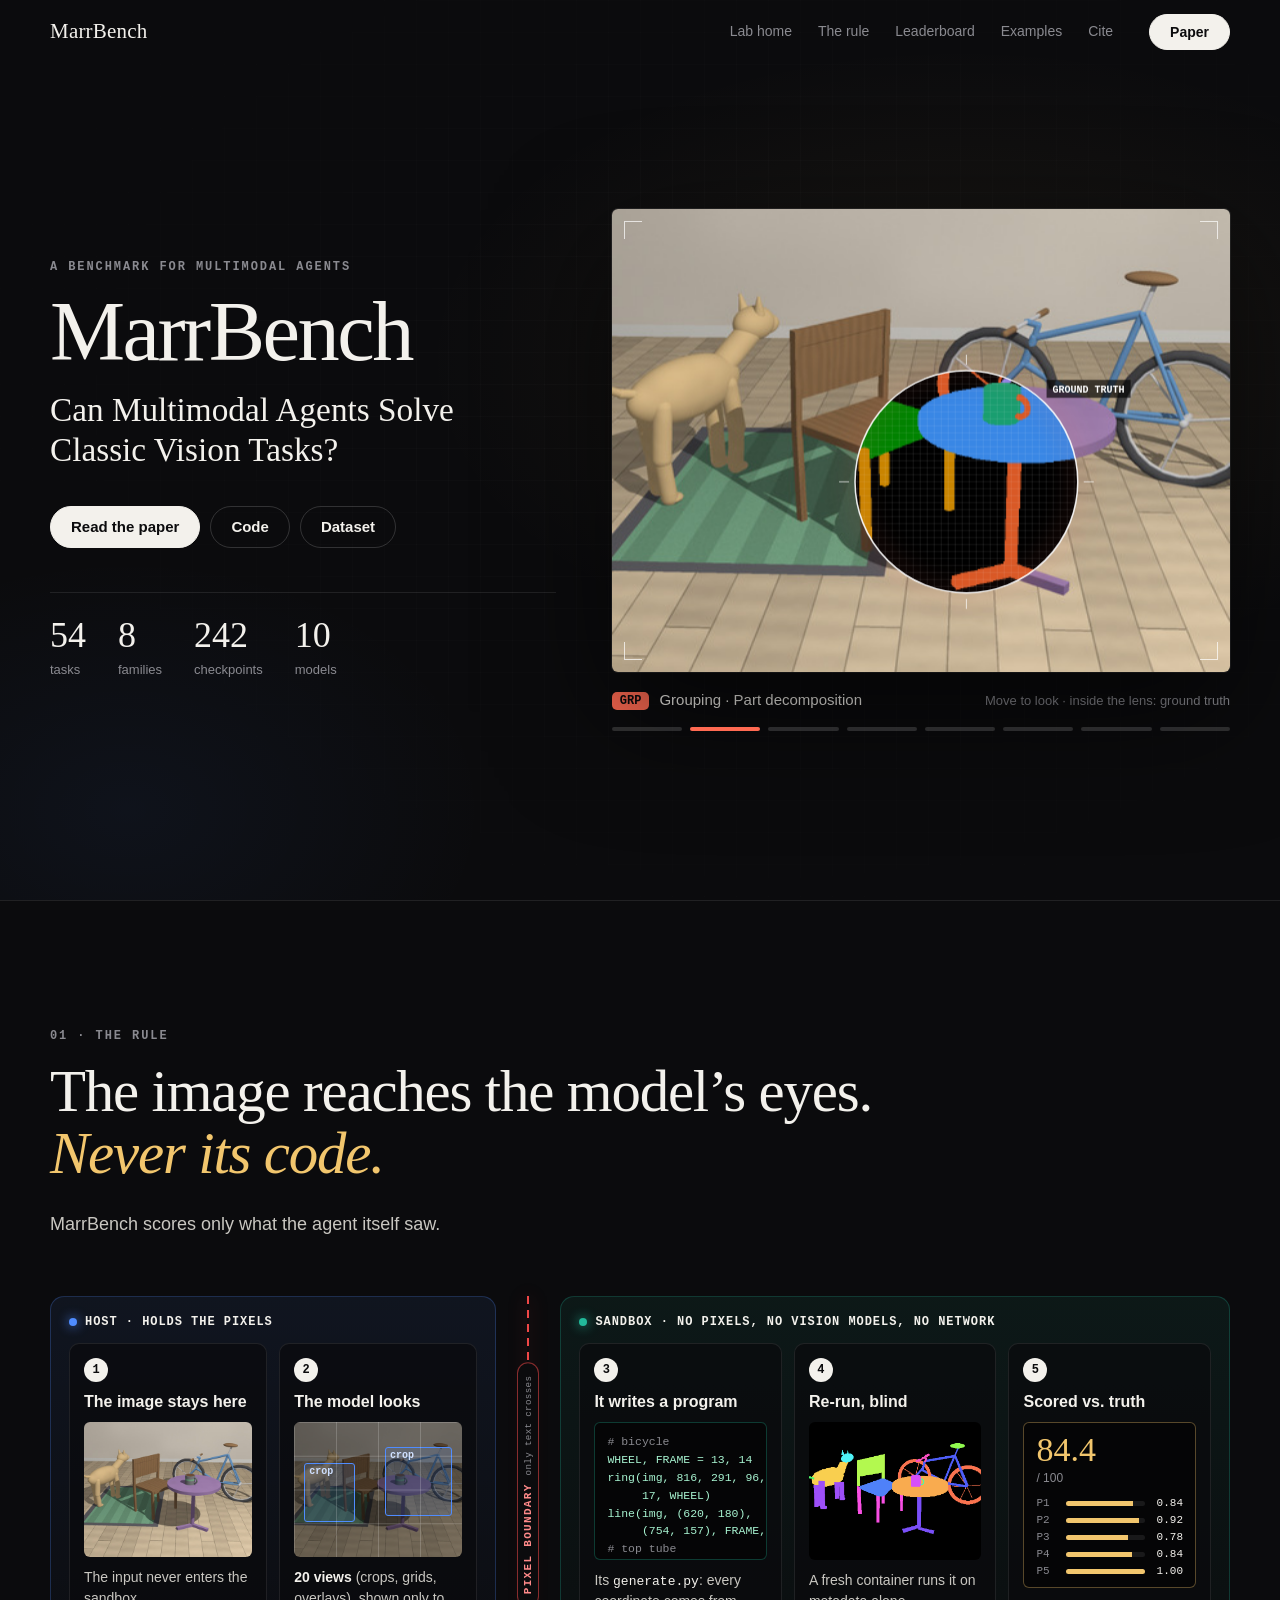
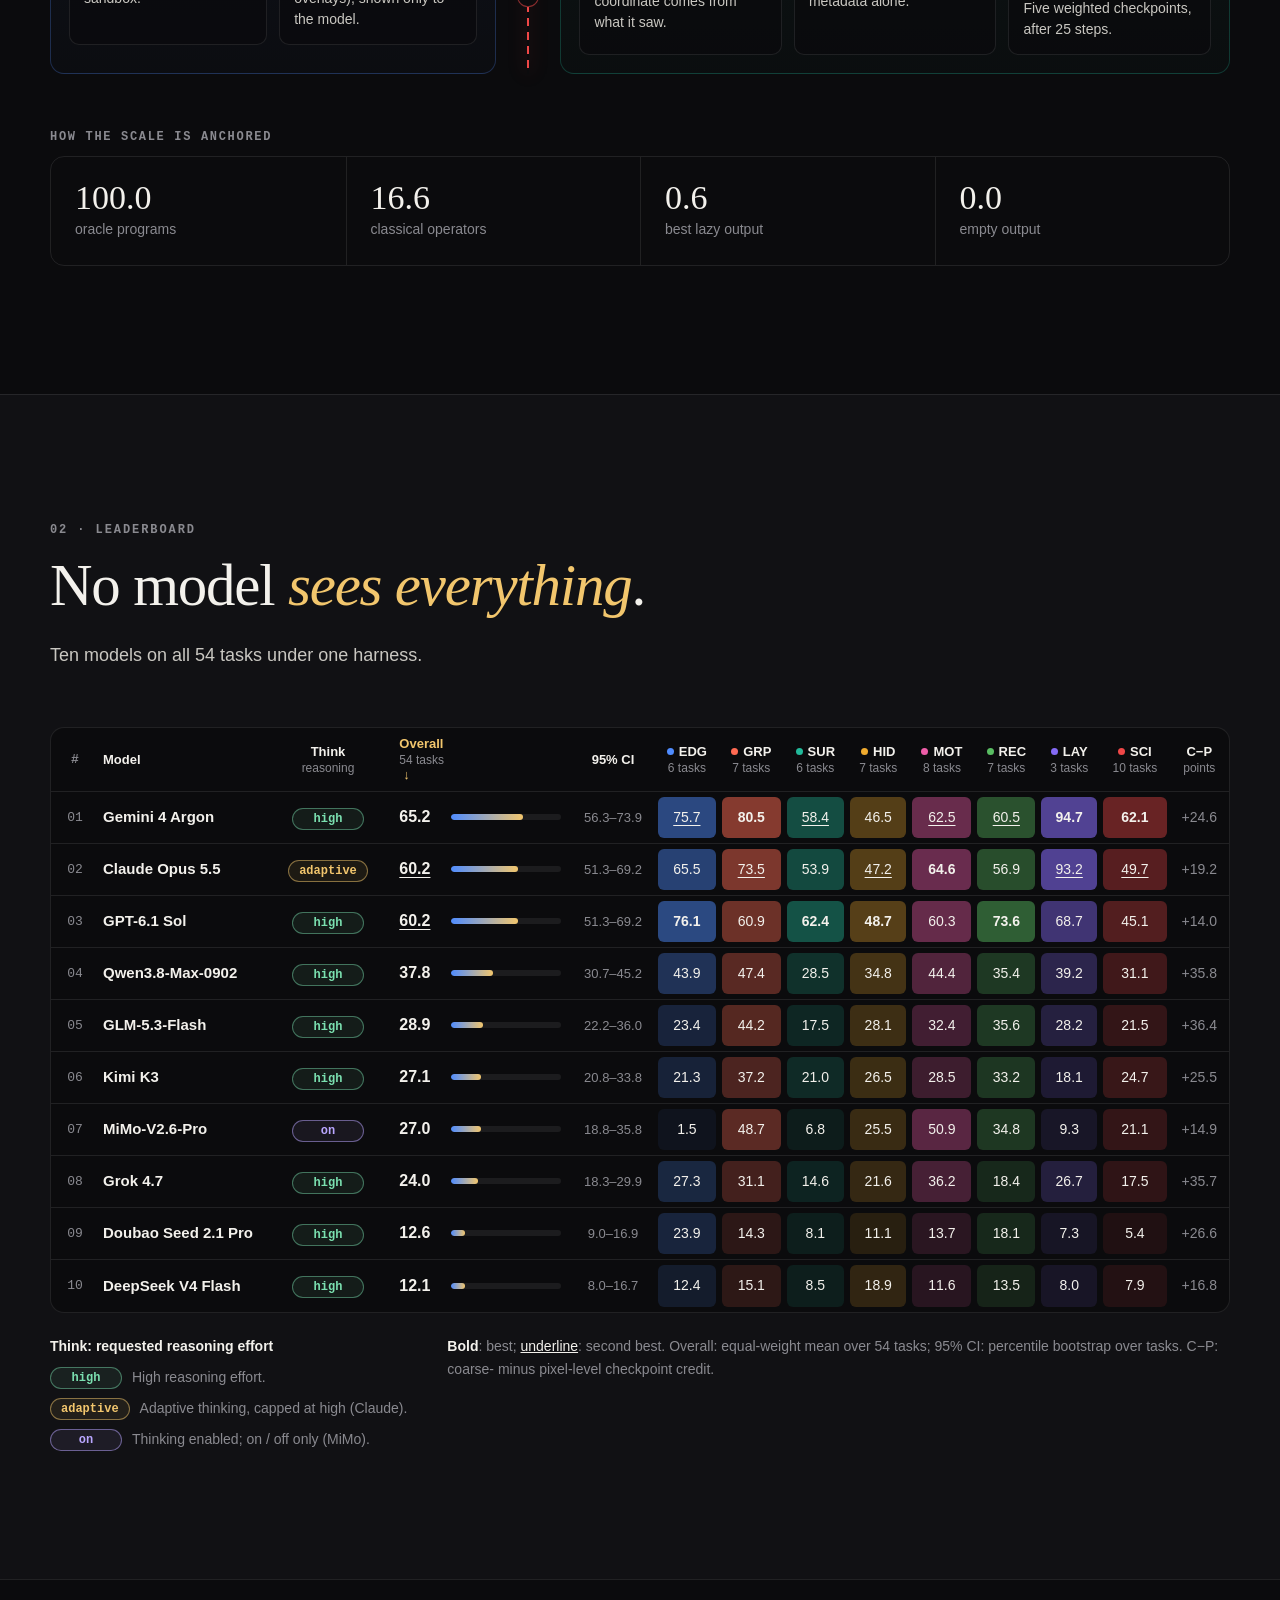
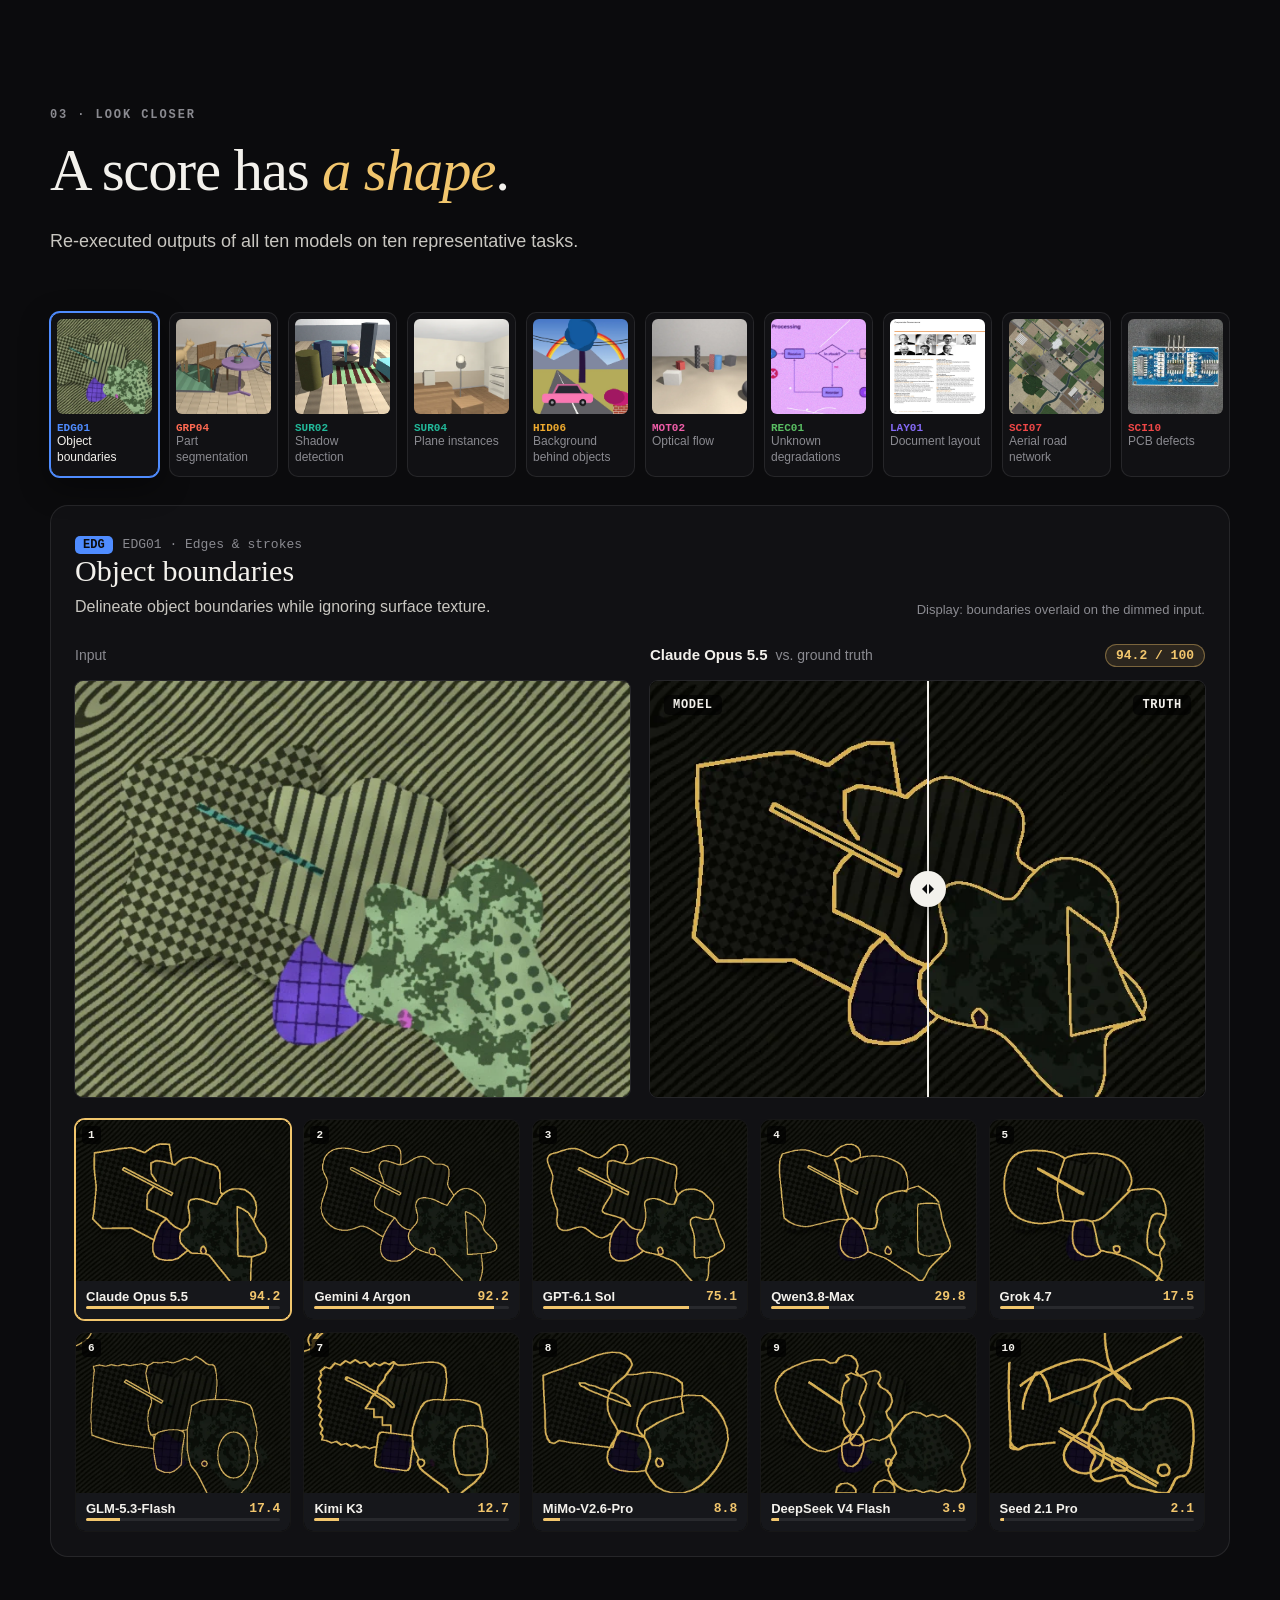
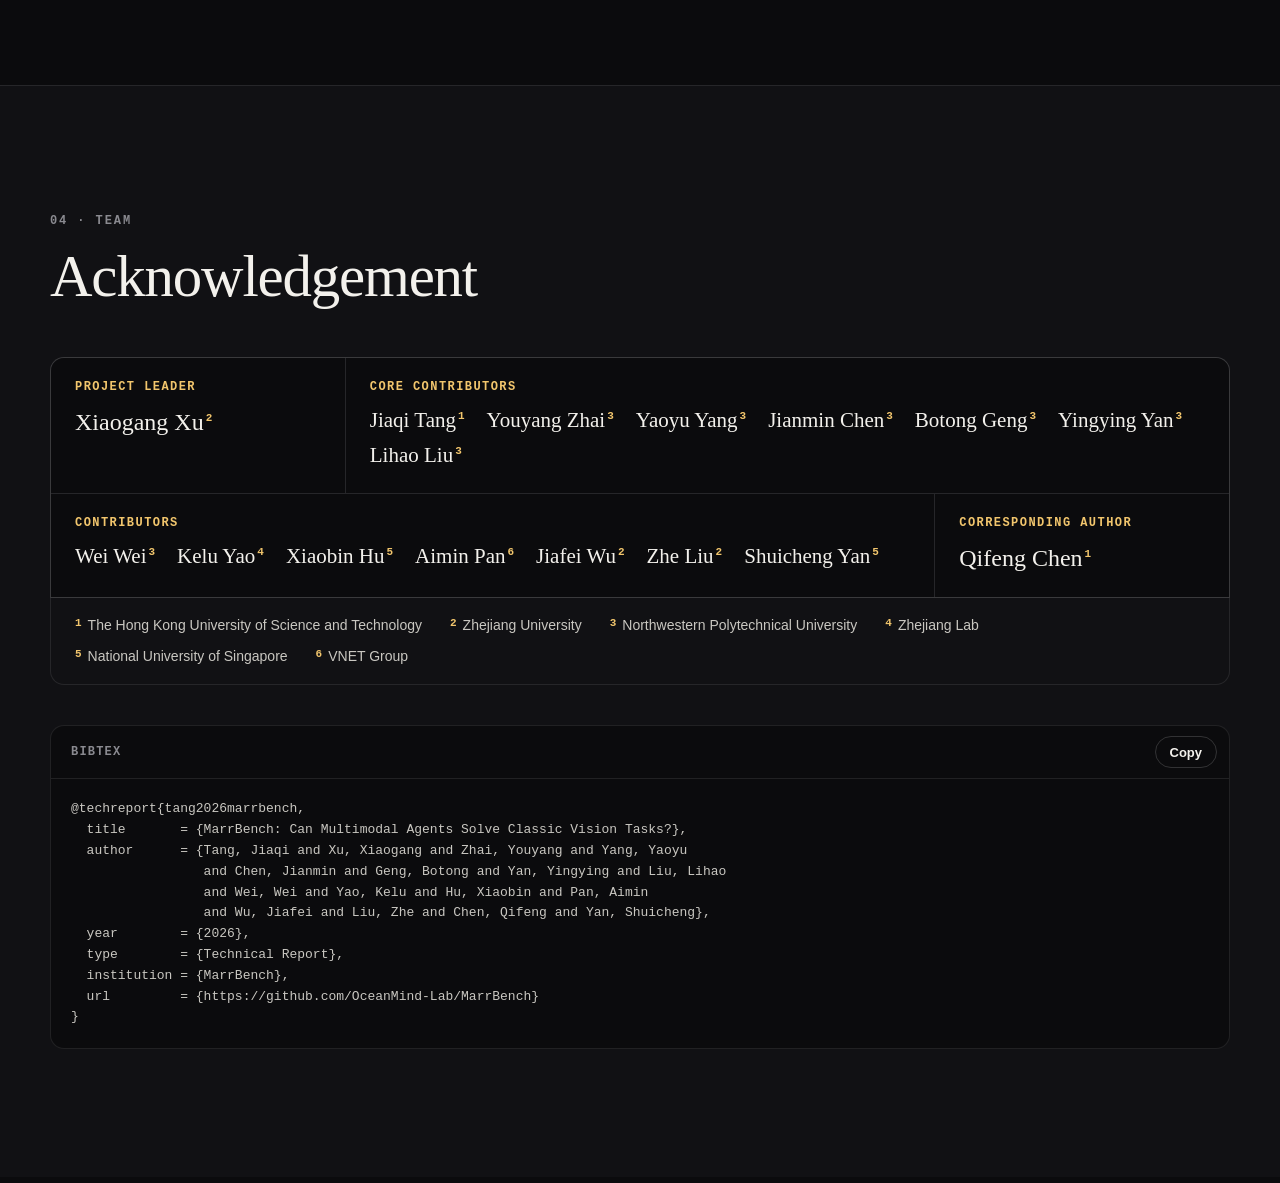
==== projects/marrbench/index.html @ 8579a041 "Add Ocean Mind Lab website and MarrBench project page" ====
<!doctype html>
<html lang="en">
  <head>
    <meta charset="UTF-8" />
    <meta name="viewport" content="width=device-width, initial-scale=1" />
    <meta
      name="description"
      content="MarrBench: 54 classic vision tasks for multimodal agents. The image reaches only the model's vision encoder; the answer is drawn by a program re-executed without images."
    />
    <meta name="theme-color" content="#0a0a0c" />
    <meta property="og:type" content="website" />
    <meta property="og:title" content="MarrBench: Can Multimodal Agents Solve Classic Vision Tasks?" />
    <meta
      property="og:description"
      content="54 tasks in 8 families. Images reach only the vision encoder; programs are re-executed without images and scored against hidden ground truth."
    />
    <meta property="og:url" content="https://ocean-mind-lab.github.io/projects/marrbench/" />
    <meta property="og:image" content="https://ocean-mind-lab.github.io/projects/marrbench/assets/og-card.png" />
    <meta name="twitter:card" content="summary_large_image" />
    <link rel="canonical" href="https://ocean-mind-lab.github.io/projects/marrbench/" />
    <link rel="icon" href="../../favicon.svg" type="image/svg+xml" />
    <title>MarrBench: Can Multimodal Agents Solve Classic Vision Tasks?</title>
    <link rel="manifest" href="site.webmanifest" />
    <link rel="stylesheet" href="styles.css?v=20261112g" />
    <script src="data/benchmark.js?v=20261112g" defer></script>
    <script src="data/cases.js?v=20261112g" defer></script>
    <script src="app.js?v=20261112g" defer></script>
  </head>
  <body>
    <a class="skip-link" href="#main">Skip to content</a>

    <header class="topbar" data-topbar>
      <a class="wordmark" href="#top">MarrBench</a>
      <nav class="nav" aria-label="Sections">
        <a href="../../">Lab home</a>
        <a href="#rule">The rule</a>
        <a href="#leaderboard">Leaderboard</a>
        <a href="#examples">Examples</a>
        <a href="#citation">Cite</a>
      </nav>
      <a class="pill pill-light" href="assets/MarrBench.pdf">Paper</a>
    </header>

    <main id="main">
      <!-- Hero: a real benchmark input, seen through a lens that reveals its ground truth. -->
      <section class="hero" id="top">
        <div class="hero-copy">
          <p class="kicker">A benchmark for multimodal agents</p>
          <h1>MarrBench</h1>
          <p class="tagline">Can Multimodal Agents Solve Classic Vision Tasks?</p>
          <div class="hero-actions">
            <a class="pill pill-light" href="assets/MarrBench.pdf">Read the paper</a>
            <a class="pill" href="https://github.com/OceanMind-Lab/MarrBench" target="_blank" rel="noreferrer">Code</a>
            <a class="pill" href="https://huggingface.co/datasets/OceanMind-Lab/MarrBench" target="_blank" rel="noreferrer">Dataset</a>
          </div>
          <dl class="hero-stats">
            <div><dt>tasks</dt><dd data-count="54">54</dd></div>
            <div><dt>families</dt><dd data-count="8">8</dd></div>
            <div><dt>checkpoints</dt><dd data-count="242">242</dd></div>
            <div><dt>models</dt><dd data-count="10">10</dd></div>
          </dl>
        </div>

        <figure class="lens-stage" aria-label="Benchmark input with a lens that reveals its ground truth">
          <div class="lens-frame">
            <canvas id="lens" aria-hidden="true"></canvas>
            <span class="corner tl"></span><span class="corner tr"></span><span class="corner bl"></span><span class="corner br"></span>
          </div>
          <figcaption class="lens-caption">
            <span class="lens-tag" id="lens-tag">EDG</span>
            <span id="lens-name">Edges &amp; strokes</span>
            <span class="lens-hint">Move to look · inside the lens: ground truth</span>
          </figcaption>
          <div class="lens-dots" id="lens-dots" role="tablist" aria-label="Task family shown in the lens"></div>
        </figure>
      </section>

      <!-- The rule -->
      <section class="section" id="rule">
        <div class="wrap">
          <p class="eyebrow">01 · The rule</p>
          <h2 class="display">The image reaches the model’s eyes.<br /><em>Never its code.</em></h2>
          <p class="lede">
            MarrBench scores only what the agent itself saw.
          </p>

          <div class="flow">
            <div class="zone zone-host">
              <p class="zone-label"><i></i>Host · holds the pixels</p>
              <div class="zone-steps">
                <article class="step">
                  <span class="step-n">1</span>
                  <h3>The image stays here</h3>
                  <div class="step-art"><img src="assets/families/grp-input.png" alt="GRP04 input scene" loading="lazy" /></div>
                  <p>The input never enters the sandbox.</p>
                </article>
                <article class="step">
                  <span class="step-n">2</span>
                  <h3>The model looks</h3>
                  <div class="step-art step-views">
                    <img src="assets/families/grp-input.png" alt="" loading="lazy" />
                    <span class="view v1">crop</span><span class="view v2">crop</span><span class="view-grid"></span>
                  </div>
                  <p><b>20 views</b> (crops, grids, overlays), shown only to the model.</p>
                </article>
              </div>
            </div>

            <div class="boundary" aria-label="Pixel boundary: only text crosses">
              <span class="boundary-line"></span>
              <span class="boundary-tag">Pixel boundary<small>only text crosses</small></span>
            </div>

            <div class="zone zone-box">
              <p class="zone-label"><i></i>Sandbox · no pixels, no vision models, no network</p>
              <div class="zone-steps zone-steps-3">
                <article class="step">
                  <span class="step-n">3</span>
                  <h3>It writes a program</h3>
                  <pre class="step-code" aria-label="Excerpt of the model's generate.py"><code><i># bicycle</i>
WHEEL, FRAME = 13, 14
ring(img, 816, 291, 96, 90,
     17, WHEEL)
line(img, (620, 180),
     (754, 157), FRAME, 10)
<i># top tube</i></code></pre>
                  <p>Its <code>generate.py</code>: every coordinate comes from what it saw.</p>
                </article>
                <article class="step">
                  <span class="step-n">4</span>
                  <h3>Re-run, blind</h3>
                  <div class="step-art"><img src="assets/cases/grp04/opus55.png" alt="Re-executed part map" loading="lazy" /></div>
                  <p>A fresh container runs it on metadata alone.</p>
                </article>
                <article class="step step-score">
                  <span class="step-n">5</span>
                  <h3>Scored vs. truth</h3>
                  <div class="score-card">
                    <strong>84.4</strong><span>/ 100</span>
                    <ul id="cp-list" aria-label="Checkpoint credits"></ul>
                  </div>
                  <p>Five weighted checkpoints, after 25 steps.</p>
                </article>
              </div>
            </div>
          </div>

          <p class="calib-title">How the scale is anchored</p>
          <div class="calib" aria-label="Score calibration">
            <div><b>100.0</b><span>oracle programs</span></div>
            <div><b>16.6</b><span>classical operators</span></div>
            <div><b>0.6</b><span>best lazy output</span></div>
            <div><b>0.0</b><span>empty output</span></div>
          </div>
        </div>
      </section>

      <!-- Leaderboard -->
      <section class="section section-tint" id="leaderboard">
        <div class="wrap">
          <p class="eyebrow">02 · Leaderboard</p>
          <h2 class="display">No model <em>sees everything</em>.</h2>
          <p class="lede">
            Ten models on all 54 tasks under one harness.
          </p>

          <div class="board-shell">
            <table class="board" id="board">
              <thead></thead>
              <tbody></tbody>
            </table>
          </div>

          <div class="board-foot">
            <div class="think-legend" id="think-legend" aria-label="Think: requested reasoning effort"></div>
            <p>
              <b>Bold</b>: best; <u>underline</u>: second best. Overall: equal-weight mean over 54 tasks; 95% CI:
              percentile bootstrap over tasks. C−P: coarse- minus pixel-level checkpoint credit.
            </p>
          </div>
        </div>
      </section>

      <!-- Examples -->
      <section class="section" id="examples">
        <div class="wrap">
          <p class="eyebrow">03 · Look closer</p>
          <h2 class="display">A score has <em>a shape</em>.</h2>
          <p class="lede">
            Re-executed outputs of all ten models on ten representative tasks.
          </p>

          <div class="strip" id="case-strip" role="tablist" aria-label="Task"></div>

          <div class="viewer">
            <header class="viewer-head">
              <div>
                <p class="viewer-kicker"><span class="tag" id="case-tag"></span><span id="case-id"></span></p>
                <h3 id="case-title"></h3>
                <p id="case-desc"></p>
              </div>
              <p class="viewer-rule" id="case-rule"></p>
            </header>

            <div class="viewer-main">
              <figure class="viewer-input">
                <figcaption>Input</figcaption>
                <img id="case-input" alt="Task input" />
              </figure>
              <figure class="viewer-compare">
                <figcaption><b id="case-model"></b><span class="vs">vs. ground truth</span><span class="score-pill" id="case-score"></span></figcaption>
                <div class="split" id="case-split" data-split>
                  <img class="split-under" id="case-target" alt="Ground truth" />
                  <div class="split-over"><img id="case-output" alt="Model output" /><div class="no-output" id="case-empty">No valid program (score 0)</div></div>
                  <div class="split-handle" aria-hidden="true"><i></i></div>
                  <span class="split-label split-label-l">Model</span>
                  <span class="split-label split-label-r">Truth</span>
                  <input class="split-range" type="range" min="0" max="100" value="50" aria-label="Compare model output and ground truth" />
                </div>
              </figure>
            </div>

            <div class="model-grid" id="model-grid" role="tablist" aria-label="Model"></div>
          </div>
        </div>
      </section>

      <!-- Team and citation -->
      <section class="section section-tint" id="citation">
        <div class="wrap">
          <p class="eyebrow">04 · Team</p>
          <h2 class="display">Acknowledgement</h2>

          <div class="credits">
            <div class="credit-group credit-lead">
              <p class="role">Project leader</p>
              <p class="names"><span>Xiaogang Xu<sup>2</sup></span></p>
            </div>
            <div class="credit-group credit-core">
              <p class="role">Core contributors</p>
              <p class="names">
                <span>Jiaqi Tang<sup>1</sup></span><span>Youyang Zhai<sup>3</sup></span><span>Yaoyu Yang<sup>3</sup></span>
                <span>Jianmin Chen<sup>3</sup></span><span>Botong Geng<sup>3</sup></span><span>Yingying Yan<sup>3</sup></span>
                <span>Lihao Liu<sup>3</sup></span>
              </p>
            </div>
            <div class="credit-group credit-other">
              <p class="role">Contributors</p>
              <p class="names">
                <span>Wei Wei<sup>3</sup></span><span>Kelu Yao<sup>4</sup></span><span>Xiaobin Hu<sup>5</sup></span>
                <span>Aimin Pan<sup>6</sup></span><span>Jiafei Wu<sup>2</sup></span><span>Zhe Liu<sup>2</sup></span>
                <span>Shuicheng Yan<sup>5</sup></span>
              </p>
            </div>
            <div class="credit-group credit-corr">
              <p class="role">Corresponding author</p>
              <p class="names"><span>Qifeng Chen<sup>1</sup></span></p>
            </div>
          </div>

          <ol class="affils" aria-label="Affiliations">
            <li>The Hong Kong University of Science and Technology</li><li>Zhejiang University</li>
            <li>Northwestern Polytechnical University</li><li>Zhejiang Lab</li>
            <li>National University of Singapore</li><li>VNET Group</li>
          </ol>

          <div class="cite">
            <div class="cite-top">
              <span>BibTeX</span>
              <button type="button" class="pill pill-small" id="copy-cite">Copy</button>
            </div>
            <pre><code id="cite-code">@techreport{tang2026marrbench,
  title       = {MarrBench: Can Multimodal Agents Solve Classic Vision Tasks?},
  author      = {Tang, Jiaqi and Xu, Xiaogang and Zhai, Youyang and Yang, Yaoyu
                 and Chen, Jianmin and Geng, Botong and Yan, Yingying and Liu, Lihao
                 and Wei, Wei and Yao, Kelu and Hu, Xiaobin and Pan, Aimin
                 and Wu, Jiafei and Liu, Zhe and Chen, Qifeng and Yan, Shuicheng},
  year        = {2026},
  type        = {Technical Report},
  institution = {MarrBench},
  url         = {https://github.com/OceanMind-Lab/MarrBench}
}</code></pre>
          </div>
        </div>
      </section>
    </main>
  </body>
</html>
---- projects/marrbench/styles.css ----
/* MarrBench project page.
   Art direction: a dark viewing room. The benchmark's own inputs and ground-truth maps are the artwork;
   type is a large serif for statements and a quiet sans for reading. */

:root {
  --bg: #0b0b0d;
  --bg-2: #111114;
  --panel: #16171b;
  --line: rgba(255, 255, 255, 0.09);
  --line-2: rgba(255, 255, 255, 0.16);
  --ink: #f3f1ec;
  --text: #c9c7c1;
  --muted: #8a8a90;
  --accent: #f2c66d;
  --serif: ui-serif, "New York", "Iowan Old Style", "Palatino Linotype", Georgia, serif;
  --sans: -apple-system, BlinkMacSystemFont, "Segoe UI", Inter, Roboto, "Helvetica Neue", Arial, sans-serif;
  --mono: ui-monospace, SFMono-Regular, Menlo, Consolas, monospace;
  --r: 14px;
}

* {
  box-sizing: border-box;
}

html {
  scroll-behavior: smooth;
  scroll-padding-top: 72px;
}

body {
  margin: 0;
  background: var(--bg);
  color: var(--text);
  font: 16px/1.65 var(--sans);
  -webkit-font-smoothing: antialiased;
}

img {
  display: block;
  max-width: 100%;
}

a {
  color: inherit;
  text-decoration: none;
}

h1,
h2,
h3 {
  margin: 0;
  color: var(--ink);
  font-weight: 400;
}

em {
  font-style: italic;
  color: var(--accent);
}

.wrap {
  width: min(1180px, 100% - 48px);
  margin: 0 auto;
}

.muted {
  color: var(--muted);
}

.skip-link {
  position: absolute;
  left: -999px;
}

.skip-link:focus {
  left: 12px;
  top: 12px;
  z-index: 20;
  padding: 8px 12px;
  background: var(--ink);
  color: var(--bg);
  border-radius: 8px;
}

:focus-visible {
  outline: 2px solid var(--accent);
  outline-offset: 3px;
}

/* Buttons ------------------------------------------------------------------ */

.pill {
  display: inline-flex;
  align-items: center;
  height: 42px;
  padding: 0 20px;
  border: 1px solid var(--line-2);
  border-radius: 999px;
  background: transparent;
  color: var(--ink);
  font: 600 15px var(--sans);
  cursor: pointer;
  transition: background 0.2s, border-color 0.2s, color 0.2s;
}

.pill:hover {
  border-color: var(--ink);
}

.pill-light {
  background: var(--ink);
  border-color: var(--ink);
  color: var(--bg);
}

.pill-light:hover {
  background: #fff;
}

.pill-small {
  height: 32px;
  padding: 0 14px;
  font-size: 13px;
}

/* Top bar -------------------------------------------------------------------- */

.topbar {
  position: fixed;
  inset: 0 0 auto;
  z-index: 10;
  display: flex;
  align-items: center;
  gap: 24px;
  height: 64px;
  padding: 0 max(24px, calc((100% - 1180px) / 2));
  transition: background 0.3s, border-color 0.3s;
  border-bottom: 1px solid transparent;
}

.topbar.is-solid {
  background: rgba(11, 11, 13, 0.82);
  backdrop-filter: blur(14px);
  border-color: var(--line);
}

.wordmark {
  font: 500 21px var(--serif);
  color: var(--ink);
  letter-spacing: 0.01em;
}

.nav {
  display: flex;
  gap: 2px;
  margin-left: auto;
}

.nav a {
  padding: 6px 12px;
  border-radius: 999px;
  font-size: 14px;
  color: var(--muted);
  transition: color 0.2s, background 0.2s;
}

.nav a:hover,
.nav a.is-active {
  color: var(--ink);
  background: rgba(255, 255, 255, 0.06);
}

.topbar .pill {
  height: 36px;
  font-size: 14px;
}

/* Hero ------------------------------------------------------------------------ */

.hero {
  position: relative;
  display: grid;
  grid-template-columns: minmax(0, 0.9fr) minmax(0, 1.1fr);
  align-items: center;
  gap: 56px;
  min-height: 100vh;
  padding: 104px max(24px, calc((100% - 1180px) / 2)) 64px;
  background:
    radial-gradient(60% 50% at 75% 40%, rgba(242, 198, 109, 0.07), transparent 70%),
    radial-gradient(40% 40% at 10% 90%, rgba(79, 140, 255, 0.06), transparent 70%);
}

.hero::before {
  /* faint pixel grid */
  content: "";
  position: absolute;
  inset: 0;
  background-image:
    linear-gradient(rgba(255, 255, 255, 0.025) 1px, transparent 1px),
    linear-gradient(90deg, rgba(255, 255, 255, 0.025) 1px, transparent 1px);
  background-size: 32px 32px;
  mask-image: radial-gradient(70% 70% at 60% 45%, #000, transparent);
  pointer-events: none;
}

.hero-copy {
  position: relative;
}

.kicker,
.eyebrow {
  margin: 0 0 18px;
  font: 600 12px var(--mono);
  letter-spacing: 0.16em;
  text-transform: uppercase;
  color: var(--muted);
}

.hero h1 {
  font: 400 clamp(56px, 6.6vw, 96px) / 0.95 var(--serif);
  letter-spacing: -0.03em;
}

.tagline {
  margin: 18px 0 36px;
  font: 400 clamp(24px, 2.6vw, 34px) / 1.2 var(--serif);
  color: var(--ink);
}

.hero-actions {
  display: flex;
  flex-wrap: wrap;
  gap: 10px;
}

.hero-stats {
  display: grid;
  grid-template-columns: repeat(4, auto);
  justify-content: start;
  gap: 32px;
  margin: 44px 0 0;
  padding-top: 24px;
  border-top: 1px solid var(--line);
}

.hero-stats div {
  display: flex;
  flex-direction: column-reverse;
}

.hero-stats dd {
  margin: 0;
  font: 400 36px/1 var(--serif);
  color: var(--ink);
  font-variant-numeric: tabular-nums;
}

.hero-stats dt {
  margin-top: 6px;
  font-size: 13px;
  color: var(--muted);
}

.lens-stage {
  position: relative;
  margin: 0;
}

.lens-frame {
  position: relative;
  aspect-ratio: 4 / 3;
  border-radius: 6px;
  overflow: hidden;
  background: #000;
  box-shadow: 0 40px 120px rgba(0, 0, 0, 0.6), 0 0 0 1px var(--line);
  cursor: none;
  touch-action: none;
}

.lens-frame canvas {
  width: 100%;
  height: 100%;
  display: block;
}

.corner {
  position: absolute;
  width: 18px;
  height: 18px;
  border: 0 solid rgba(255, 255, 255, 0.7);
  pointer-events: none;
}

.corner.tl { top: 12px; left: 12px; border-width: 1.5px 0 0 1.5px; }
.corner.tr { top: 12px; right: 12px; border-width: 1.5px 1.5px 0 0; }
.corner.bl { bottom: 12px; left: 12px; border-width: 0 0 1.5px 1.5px; }
.corner.br { bottom: 12px; right: 12px; border-width: 0 1.5px 1.5px 0; }

.lens-caption {
  display: flex;
  align-items: center;
  gap: 10px;
  margin-top: 16px;
  font-size: 15px;
  color: var(--ink);
}

.lens-tag,
.tag {
  padding: 2px 8px;
  border-radius: 5px;
  font: 700 12px var(--mono);
  color: #0b0b0d;
  background: var(--accent);
}

.lens-hint {
  margin-left: auto;
  font-size: 13px;
  color: var(--muted);
}

.lens-dots {
  display: flex;
  gap: 8px;
  margin-top: 14px;
}

.lens-dots button {
  flex: 1;
  height: 4px;
  padding: 0;
  border: 0;
  border-radius: 2px;
  background: rgba(255, 255, 255, 0.14);
  cursor: pointer;
  position: relative;
}

.lens-dots button::after {
  /* larger hit area */
  content: "";
  position: absolute;
  inset: -10px 0;
}

.lens-dots button[aria-selected="true"] {
  background: var(--c, var(--accent));
}

/* Sections ------------------------------------------------------------------- */

.section {
  padding: 128px 0;
  border-top: 1px solid var(--line);
}

.section-tint {
  background: var(--bg-2);
}

.display {
  max-width: 900px;
  font: 400 clamp(36px, 4.6vw, 60px) / 1.06 var(--serif);
  letter-spacing: -0.02em;
}

.lede {
  max-width: 680px;
  margin: 24px 0 56px;
  font-size: 18px;
}

/* Reveal on scroll */
.reveal {
  opacity: 0;
  transform: translateY(18px);
  transition: opacity 0.8s ease, transform 0.8s ease;
}

.reveal.is-in {
  opacity: 1;
  transform: none;
}

/* The rule ---------------------------------------------------------------------- */

.lede b {
  color: var(--ink);
  font-weight: 600;
}

.flow {
  display: grid;
  grid-template-columns: minmax(0, 2fr) 64px minmax(0, 3fr);
  align-items: stretch;
}

.zone {
  padding: 18px;
  border-radius: var(--r);
  border: 1px solid var(--line);
}

.zone-host {
  background: linear-gradient(180deg, rgba(79, 140, 255, 0.08), rgba(79, 140, 255, 0.02));
  border-color: rgba(79, 140, 255, 0.25);
}

.zone-box {
  background: linear-gradient(180deg, rgba(34, 185, 154, 0.08), rgba(34, 185, 154, 0.02));
  border-color: rgba(34, 185, 154, 0.25);
}

.zone-label {
  display: flex;
  align-items: center;
  gap: 8px;
  margin: 0 0 14px;
  font: 600 12px var(--mono);
  letter-spacing: 0.08em;
  text-transform: uppercase;
  color: var(--ink);
}

.zone-label i {
  width: 8px;
  height: 8px;
  border-radius: 50%;
  background: #4f8cff;
  box-shadow: 0 0 12px #4f8cff;
}

.zone-box .zone-label i {
  background: #22b99a;
  box-shadow: 0 0 12px #22b99a;
}

.zone-steps {
  display: grid;
  grid-template-columns: repeat(2, minmax(0, 1fr));
  gap: 12px;
}

.zone-steps-3 {
  grid-template-columns: repeat(3, minmax(0, 1fr));
}

.step {
  display: flex;
  flex-direction: column;
  padding: 14px;
  border-radius: 10px;
  background: rgba(11, 11, 13, 0.72);
  border: 1px solid var(--line);
}

.step-n {
  display: grid;
  place-items: center;
  width: 24px;
  height: 24px;
  margin-bottom: 10px;
  border-radius: 50%;
  background: var(--ink);
  color: var(--bg);
  font: 700 12px var(--mono);
}

.step h3 {
  margin-bottom: 10px;
  font: 600 16px/1.3 var(--sans);
}

.step-art {
  position: relative;
  aspect-ratio: 5 / 4;
  overflow: hidden;
  border-radius: 6px;
  background: #000;
}

.step-art img {
  width: 100%;
  height: 100%;
  object-fit: cover;
}

.step-views img {
  filter: brightness(0.55);
}

.view {
  position: absolute;
  padding: 0 4px;
  border: 1.5px solid #4f8cff;
  border-radius: 3px;
  background: rgba(79, 140, 255, 0.12);
  font: 600 10px/16px var(--mono);
  color: #cfe0ff;
}

.view.v1 { left: 54%; top: 18%; width: 40%; height: 52%; }
.view.v2 { left: 6%; top: 30%; width: 30%; height: 44%; }

.view-grid {
  position: absolute;
  inset: 0;
  background-image:
    linear-gradient(rgba(255, 255, 255, 0.18) 1px, transparent 1px),
    linear-gradient(90deg, rgba(255, 255, 255, 0.18) 1px, transparent 1px);
  background-size: 25% 25%;
}

.step p {
  margin: 10px 0 0;
  font-size: 14px;
  line-height: 1.5;
  color: var(--text);
}

.step p b,
.step p code {
  color: var(--ink);
}

.step p code {
  font: 13px var(--mono);
}

.step-code {
  flex: none;
  aspect-ratio: 5 / 4;
  margin: 0;
  padding: 10px 12px;
  overflow: hidden;
  border-radius: 6px;
  background: #050506;
  border: 1px solid rgba(34, 185, 154, 0.3);
  font: 11.5px/1.55 var(--mono);
  color: #a7f3d0;
}

.step-code i {
  font-style: normal;
  color: var(--muted);
}

.score-card {
  aspect-ratio: 5 / 4;
  display: flex;
  flex-direction: column;
  padding: 10px 12px;
  border-radius: 6px;
  background: #050506;
  border: 1px solid rgba(242, 198, 109, 0.35);
}

.score-card strong {
  font: 400 34px/1 var(--serif);
  color: var(--accent);
}

.score-card > span {
  margin: 2px 0 8px;
  font-size: 12px;
  color: var(--muted);
}

.score-card ul {
  display: grid;
  gap: 5px;
  margin: auto 0 0;
  padding: 0;
  list-style: none;
}

.score-card li {
  display: grid;
  grid-template-columns: 24px 1fr 32px;
  align-items: center;
  gap: 6px;
  font: 11px var(--mono);
  color: var(--muted);
}

.score-card li i {
  height: 5px;
  border-radius: 3px;
  background: rgba(255, 255, 255, 0.08);
  overflow: hidden;
}

.score-card li i b {
  display: block;
  height: 100%;
  background: var(--accent);
}

.score-card li em {
  font-style: normal;
  color: var(--ink);
  text-align: right;
}

.boundary {
  position: relative;
  display: flex;
  justify-content: center;
}

.boundary-line {
  width: 2px;
  height: 100%;
  background: repeating-linear-gradient(180deg, #ef4747 0 8px, transparent 8px 14px);
  box-shadow: 0 0 18px rgba(239, 71, 71, 0.35);
}

.boundary-tag {
  position: absolute;
  top: 50%;
  left: 50%;
  transform: translate(-50%, -50%) rotate(-90deg);
  padding: 4px 12px;
  border-radius: 999px;
  background: var(--bg);
  border: 1px solid rgba(239, 71, 71, 0.55);
  white-space: nowrap;
  font: 700 11px var(--mono);
  letter-spacing: 0.12em;
  text-transform: uppercase;
  color: #ff8a8a;
}

.boundary-tag small {
  margin-left: 8px;
  font-weight: 400;
  letter-spacing: 0.04em;
  text-transform: none;
  color: var(--muted);
}

.calib-title {
  margin: 56px 0 12px;
  font: 600 12px var(--mono);
  letter-spacing: 0.14em;
  text-transform: uppercase;
  color: var(--muted);
}

.calib {
  display: grid;
  grid-template-columns: repeat(4, 1fr);
  margin-top: 0;
  border: 1px solid var(--line);
  border-radius: var(--r);
}

.calib div {
  padding: 22px 24px;
}

.calib div + div {
  border-left: 1px solid var(--line);
}

.calib b {
  display: block;
  font: 400 34px/1.1 var(--serif);
  color: var(--ink);
}

.calib span {
  font-size: 14px;
  color: var(--muted);
}

/* Split comparison (shared) */

.split {
  position: relative;
  --pos: 50%;
  aspect-ratio: 4 / 3;
  border-radius: 8px;
  overflow: hidden;
  background: #000;
  box-shadow: 0 0 0 1px var(--line);
  user-select: none;
}

.split img {
  position: absolute;
  inset: 0;
  width: 100%;
  height: 100%;
  object-fit: contain;
}

.split-over {
  position: absolute;
  inset: 0;
  clip-path: inset(0 calc(100% - var(--pos)) 0 0);
}

.split-handle {
  position: absolute;
  top: 0;
  bottom: 0;
  left: var(--pos);
  width: 2px;
  transform: translateX(-1px);
  background: var(--ink);
  pointer-events: none;
}

.split-handle i {
  position: absolute;
  top: 50%;
  left: 50%;
  width: 36px;
  height: 36px;
  transform: translate(-50%, -50%);
  border-radius: 50%;
  background: var(--ink);
  box-shadow: 0 6px 24px rgba(0, 0, 0, 0.5);
}

.split-handle i::before,
.split-handle i::after {
  content: "";
  position: absolute;
  top: 50%;
  width: 0;
  height: 0;
  border: 5px solid transparent;
  transform: translateY(-50%);
}

.split-handle i::before {
  left: 7px;
  border-right-color: #0b0b0d;
}

.split-handle i::after {
  right: 7px;
  border-left-color: #0b0b0d;
}

.split-label {
  position: absolute;
  top: 14px;
  padding: 3px 9px;
  border-radius: 5px;
  background: rgba(0, 0, 0, 0.62);
  color: var(--ink);
  font: 600 12px var(--mono);
  letter-spacing: 0.06em;
  text-transform: uppercase;
  pointer-events: none;
}

.split-label-l {
  left: 14px;
}

.split-label-r {
  right: 14px;
}

.split-range {
  position: absolute;
  inset: 0;
  width: 100%;
  height: 100%;
  margin: 0;
  opacity: 0;
  cursor: ew-resize;
}

/* Leaderboard ----------------------------------------------------------------- */

.board-shell {
  overflow-x: auto;
  border: 1px solid var(--line);
  border-radius: var(--r);
  background: var(--bg);
}

.board {
  width: 100%;
  border-collapse: separate;
  border-spacing: 0;
  font-size: 15px;
  font-variant-numeric: tabular-nums;
}

.board th,
.board td {
  padding: 0 10px;
  height: 52px;
  text-align: center;
  white-space: nowrap;
  border-bottom: 1px solid var(--line);
}

.board tbody tr:last-child td {
  border-bottom: 0;
}

.board thead th {
  height: 64px;
  color: var(--ink);
  font: 600 13px var(--sans);
  cursor: pointer;
  user-select: none;
  vertical-align: middle;
}

.board thead th small {
  display: block;
  margin-top: 2px;
  font-weight: 400;
  font-size: 12px;
  color: var(--muted);
}

.board thead th[data-sort]:hover {
  color: var(--accent);
}

.board thead th.is-sorted {
  color: var(--accent);
}

.board thead th.is-sorted::after {
  content: "↓";
  margin-left: 4px;
}

.board thead th.is-sorted.asc::after {
  content: "↑";
}

.board .c-rank {
  width: 48px;
  color: var(--muted);
  font-family: var(--mono);
  font-size: 13px;
}

.board .c-model {
  text-align: left;
  padding-left: 4px;
}

.board td.c-model {
  color: var(--ink);
  font-weight: 600;
}

.board .c-model {
  position: sticky;
  left: 0;
  z-index: 1;
  background: var(--bg);
}

.board .c-overall {
  width: 190px;
  text-align: left;
  padding-left: 18px;
}

.overall {
  display: flex;
  align-items: center;
  gap: 10px;
}

.overall b {
  width: 42px;
  font: 600 16px var(--sans);
  color: var(--ink);
}

.overall .bar {
  flex: 1;
  height: 6px;
  border-radius: 3px;
  background: rgba(255, 255, 255, 0.07);
  overflow: hidden;
}

.overall .bar i {
  display: block;
  height: 100%;
  border-radius: 3px;
  background: linear-gradient(90deg, #4f8cff, #f2c66d);
}

.board td.c-ci {
  color: var(--muted);
  font-size: 13px;
}

.board td.c-fam {
  position: relative;
  min-width: 56px;
  color: var(--ink);
  font-size: 14px;
}

.board td.c-fam::before {
  content: "";
  position: absolute;
  inset: 5px 3px;
  border-radius: 6px;
  background: var(--c);
  opacity: var(--a);
  z-index: 0;
}

.board td.c-fam span {
  position: relative;
}

.board .best {
  font-weight: 800;
}

.board .second {
  text-decoration: underline;
  text-underline-offset: 3px;
}

.board td.c-gap {
  color: var(--muted);
  font-size: 14px;
}

.board tbody tr {
  transition: background 0.15s;
}

.board tbody tr:hover {
  background: rgba(255, 255, 255, 0.03);
}

.board th.c-fam {
  min-width: 56px;
}

.board th .fam-dot {
  display: inline-block;
  width: 7px;
  height: 7px;
  margin-right: 5px;
  border-radius: 50%;
  background: var(--c);
  vertical-align: 1px;
}

.think {
  display: inline-block;
  min-width: 72px;
  padding: 3px 10px;
  border-radius: 999px;
  border: 1px solid;
  font: 600 12px var(--mono);
  text-align: center;
}

.think-high {
  color: #7be0b0;
  border-color: rgba(123, 224, 176, 0.45);
  background: rgba(123, 224, 176, 0.08);
}

.think-adaptive {
  color: #f2c66d;
  border-color: rgba(242, 198, 109, 0.5);
  background: rgba(242, 198, 109, 0.08);
}

.think-on {
  color: #b9a6ff;
  border-color: rgba(185, 166, 255, 0.5);
  background: rgba(185, 166, 255, 0.08);
}

.board-foot {
  display: grid;
  grid-template-columns: auto 1fr;
  gap: 16px 40px;
  margin-top: 22px;
  font-size: 14px;
  color: var(--muted);
}

.board-foot p {
  margin: 0;
}

.board-foot b,
.board-foot u {
  color: var(--ink);
}

.think-legend {
  display: flex;
  flex-direction: column;
  gap: 8px;
}

.think-legend .item {
  display: flex;
  align-items: center;
  gap: 10px;
}

.think-legend .title {
  color: var(--ink);
  font-weight: 600;
}

/* Examples -------------------------------------------------------------------- */

.strip {
  display: grid;
  grid-template-columns: repeat(10, minmax(0, 1fr));
  gap: 10px;
  margin-bottom: 28px;
}

.strip button {
  display: flex;
  flex-direction: column;
  gap: 8px;
  padding: 6px 6px 10px;
  border: 1px solid var(--line);
  border-radius: 10px;
  background: var(--bg-2);
  color: var(--muted);
  font: 12px/1.3 var(--sans);
  text-align: left;
  cursor: pointer;
  transition: border-color 0.2s, color 0.2s, transform 0.2s;
}

.strip button:hover {
  color: var(--ink);
  transform: translateY(-2px);
}

.strip button[aria-selected="true"] {
  border-color: var(--c);
  color: var(--ink);
  box-shadow: 0 0 0 1px var(--c), 0 10px 30px rgba(0, 0, 0, 0.4);
}

.strip img {
  width: 100%;
  aspect-ratio: 1;
  object-fit: cover;
  border-radius: 6px;
}

.strip b {
  display: block;
  font: 600 11px var(--mono);
  color: var(--c);
}

.viewer {
  padding: 24px;
  border: 1px solid var(--line);
  border-radius: 18px;
  background: var(--bg-2);
}

.viewer-head {
  display: flex;
  justify-content: space-between;
  gap: 32px;
  margin-bottom: 20px;
}

.viewer-kicker {
  display: flex;
  align-items: center;
  gap: 10px;
  margin: 0 0 8px;
  font: 13px var(--mono);
  color: var(--muted);
}

.viewer-head h3 {
  font: 400 30px/1.15 var(--serif);
}

.viewer-head p {
  margin: 6px 0 0;
  max-width: 620px;
}

.viewer-rule {
  flex: none;
  max-width: 260px;
  align-self: end;
  font-size: 13px;
  color: var(--muted) !important;
  text-align: right;
}

.viewer-main {
  display: grid;
  grid-template-columns: minmax(0, 1fr) minmax(0, 1fr);
  gap: 20px;
}

.viewer-main figure {
  margin: 0;
}

.viewer-main figcaption {
  display: flex;
  align-items: center;
  gap: 8px;
  height: 30px;
  margin-bottom: 10px;
  font-size: 14px;
  color: var(--muted);
}

.viewer-main figcaption b {
  color: var(--ink);
  font-size: 15px;
}

.score-pill {
  margin-left: auto;
  padding: 3px 10px;
  border-radius: 999px;
  background: rgba(242, 198, 109, 0.12);
  border: 1px solid rgba(242, 198, 109, 0.4);
  font: 600 13px var(--mono);
  color: var(--accent);
}

.viewer-input img {
  width: 100%;
  aspect-ratio: var(--ar, 4 / 3);
  object-fit: contain;
  border-radius: 8px;
  background: #000;
  box-shadow: 0 0 0 1px var(--line);
}

.viewer .split {
  aspect-ratio: var(--ar, 4 / 3);
}

.no-output {
  position: absolute;
  inset: 0;
  display: none;
  place-items: center;
  background: repeating-linear-gradient(45deg, #131316 0 10px, #0d0d10 10px 20px);
  font: 600 13px var(--mono);
  color: var(--muted);
}

.split.is-empty .no-output {
  display: grid;
}

.split.is-empty #case-output {
  visibility: hidden;
}

.model-grid {
  display: grid;
  grid-template-columns: repeat(5, minmax(0, 1fr));
  gap: 12px;
  margin-top: 22px;
}

.model-grid button {
  position: relative;
  padding: 0;
  border: 1px solid var(--line);
  border-radius: 10px;
  background: #000;
  overflow: hidden;
  cursor: pointer;
  text-align: left;
  transition: border-color 0.2s, transform 0.2s;
}

.model-grid button:hover {
  transform: translateY(-2px);
  border-color: var(--line-2);
}

.model-grid button[aria-selected="true"] {
  border-color: var(--accent);
  box-shadow: 0 0 0 1px var(--accent);
}

.model-grid .thumb {
  display: block;
  aspect-ratio: var(--ar, 4 / 3);
  background: repeating-linear-gradient(45deg, #131316 0 8px, #0d0d10 8px 16px);
}

.model-grid .thumb img {
  width: 100%;
  height: 100%;
  object-fit: contain;
}

.model-grid .thumb em {
  display: grid;
  place-items: center;
  height: 100%;
  font: 600 11px var(--mono);
  font-style: normal;
  color: var(--muted);
}

.model-grid .meta {
  display: grid;
  grid-template-columns: 1fr auto;
  gap: 2px 8px;
  padding: 8px 10px 10px;
  background: var(--panel);
}

.model-grid .meta span {
  overflow: hidden;
  white-space: nowrap;
  text-overflow: ellipsis;
  font-size: 13px;
  font-weight: 600;
  color: var(--ink);
}

.model-grid .meta b {
  font: 600 13px var(--mono);
  color: var(--accent);
}

.model-grid .meta i {
  grid-column: 1 / -1;
  height: 3px;
  border-radius: 2px;
  background: rgba(255, 255, 255, 0.08);
  overflow: hidden;
}

.model-grid .meta i::after {
  content: "";
  display: block;
  width: var(--s);
  height: 100%;
  background: var(--accent);
}

.model-grid .rank {
  position: absolute;
  top: 6px;
  left: 6px;
  padding: 0 6px;
  border-radius: 4px;
  background: rgba(0, 0, 0, 0.7);
  font: 600 11px/18px var(--mono);
  color: var(--ink);
}

/* Citation -------------------------------------------------------------------- */

.credits {
  display: grid;
  grid-template-columns: repeat(4, minmax(0, 1fr));
  gap: 1px;
  margin: 48px 0 0;
  border: 1px solid var(--line);
  border-radius: var(--r) var(--r) 0 0;
  background: var(--line);
  overflow: hidden;
}

.credit-group {
  padding: 22px 24px;
  background: var(--bg);
}

.credit-core,
.credit-other {
  grid-column: span 3;
}

.credit-lead,
.credit-corr {
  grid-column: span 1;
}

.credit-lead {
  grid-row: 1;
}

.credit-core {
  grid-row: 1;
}

.role {
  margin: 0 0 12px;
  font: 600 12px var(--mono);
  letter-spacing: 0.12em;
  text-transform: uppercase;
  color: var(--accent);
}

.role small {
  margin-left: 8px;
  font-weight: 400;
  letter-spacing: 0.02em;
  text-transform: none;
  color: var(--muted);
}

.names {
  display: flex;
  flex-wrap: wrap;
  gap: 6px 22px;
  margin: 0;
  font: 400 21px/1.4 var(--serif);
  color: var(--ink);
}

.credit-lead .names,
.credit-corr .names {
  font-size: 24px;
}

.names sup {
  margin-left: 2px;
  font: 600 11px var(--mono);
  color: var(--accent);
}

.affils {
  display: flex;
  flex-wrap: wrap;
  gap: 8px 28px;
  margin: 0 0 40px;
  padding: 16px 24px;
  list-style: none;
  counter-reset: aff;
  border: 1px solid var(--line);
  border-top: 0;
  border-radius: 0 0 var(--r) var(--r);
  font-size: 14px;
  color: var(--text);
}

.affils li {
  counter-increment: aff;
}

.affils li::before {
  content: counter(aff);
  margin-right: 6px;
  font: 600 11px var(--mono);
  vertical-align: 4px;
  color: var(--accent);
}

.cite {
  border: 1px solid var(--line);
  border-radius: var(--r);
  background: var(--bg);
  overflow: hidden;
}

.cite-top {
  display: flex;
  align-items: center;
  justify-content: space-between;
  padding: 10px 12px 10px 20px;
  border-bottom: 1px solid var(--line);
  font: 600 12px var(--mono);
  letter-spacing: 0.1em;
  text-transform: uppercase;
  color: var(--muted);
}

.cite pre {
  margin: 0;
  padding: 20px;
  overflow-x: auto;
  font: 13px/1.6 var(--mono);
  color: var(--text);
}

/* Responsive ------------------------------------------------------------------ */

@media (max-width: 1020px) {
  .hero {
    grid-template-columns: 1fr;
    gap: 40px;
    padding-top: 112px;
  }

  .credits {
    grid-template-columns: 1fr;
  }

  .credit-group {
    grid-column: 1 !important;
    grid-row: auto !important;
  }

.flow {
    grid-template-columns: 1fr;
  }

  .boundary {
    height: 56px;
  }

  .boundary-line {
    width: 100%;
    height: 2px;
    align-self: center;
    background: repeating-linear-gradient(90deg, #ef4747 0 8px, transparent 8px 14px);
  }

  .boundary-tag {
    transform: translate(-50%, -50%);
  }

  .strip {
    grid-template-columns: repeat(5, minmax(0, 1fr));
  }
}

@media (max-width: 720px) {
  .nav {
    display: none;
  }

  .topbar .pill {
    margin-left: auto;
  }

  .section {
    padding: 88px 0;
  }

  .hero-stats {
    grid-template-columns: repeat(2, auto);
    gap: 20px 40px;
  }

  .calib {
    grid-template-columns: repeat(2, 1fr);
  }

  .calib div:nth-child(3) {
    border-left: 0;
  }

  .calib div:nth-child(n + 3) {
    border-top: 1px solid var(--line);
  }

  .viewer-main,
  .viewer-head {
    grid-template-columns: 1fr;
    flex-direction: column;
  }

  .viewer-rule {
    text-align: left;
  }

  .zone-steps,
  .zone-steps-3 {
    grid-template-columns: 1fr 1fr;
  }

  .model-grid {
    grid-template-columns: repeat(2, minmax(0, 1fr));
  }

  .viewer {
    padding: 16px;
  }

  .board-foot {
    grid-template-columns: 1fr;
  }

  .lens-hint {
    display: none;
  }

}

@media (prefers-reduced-motion: reduce) {
  html {
    scroll-behavior: auto;
  }

  .reveal {
    opacity: 1;
    transform: none;
    transition: none;
  }

}
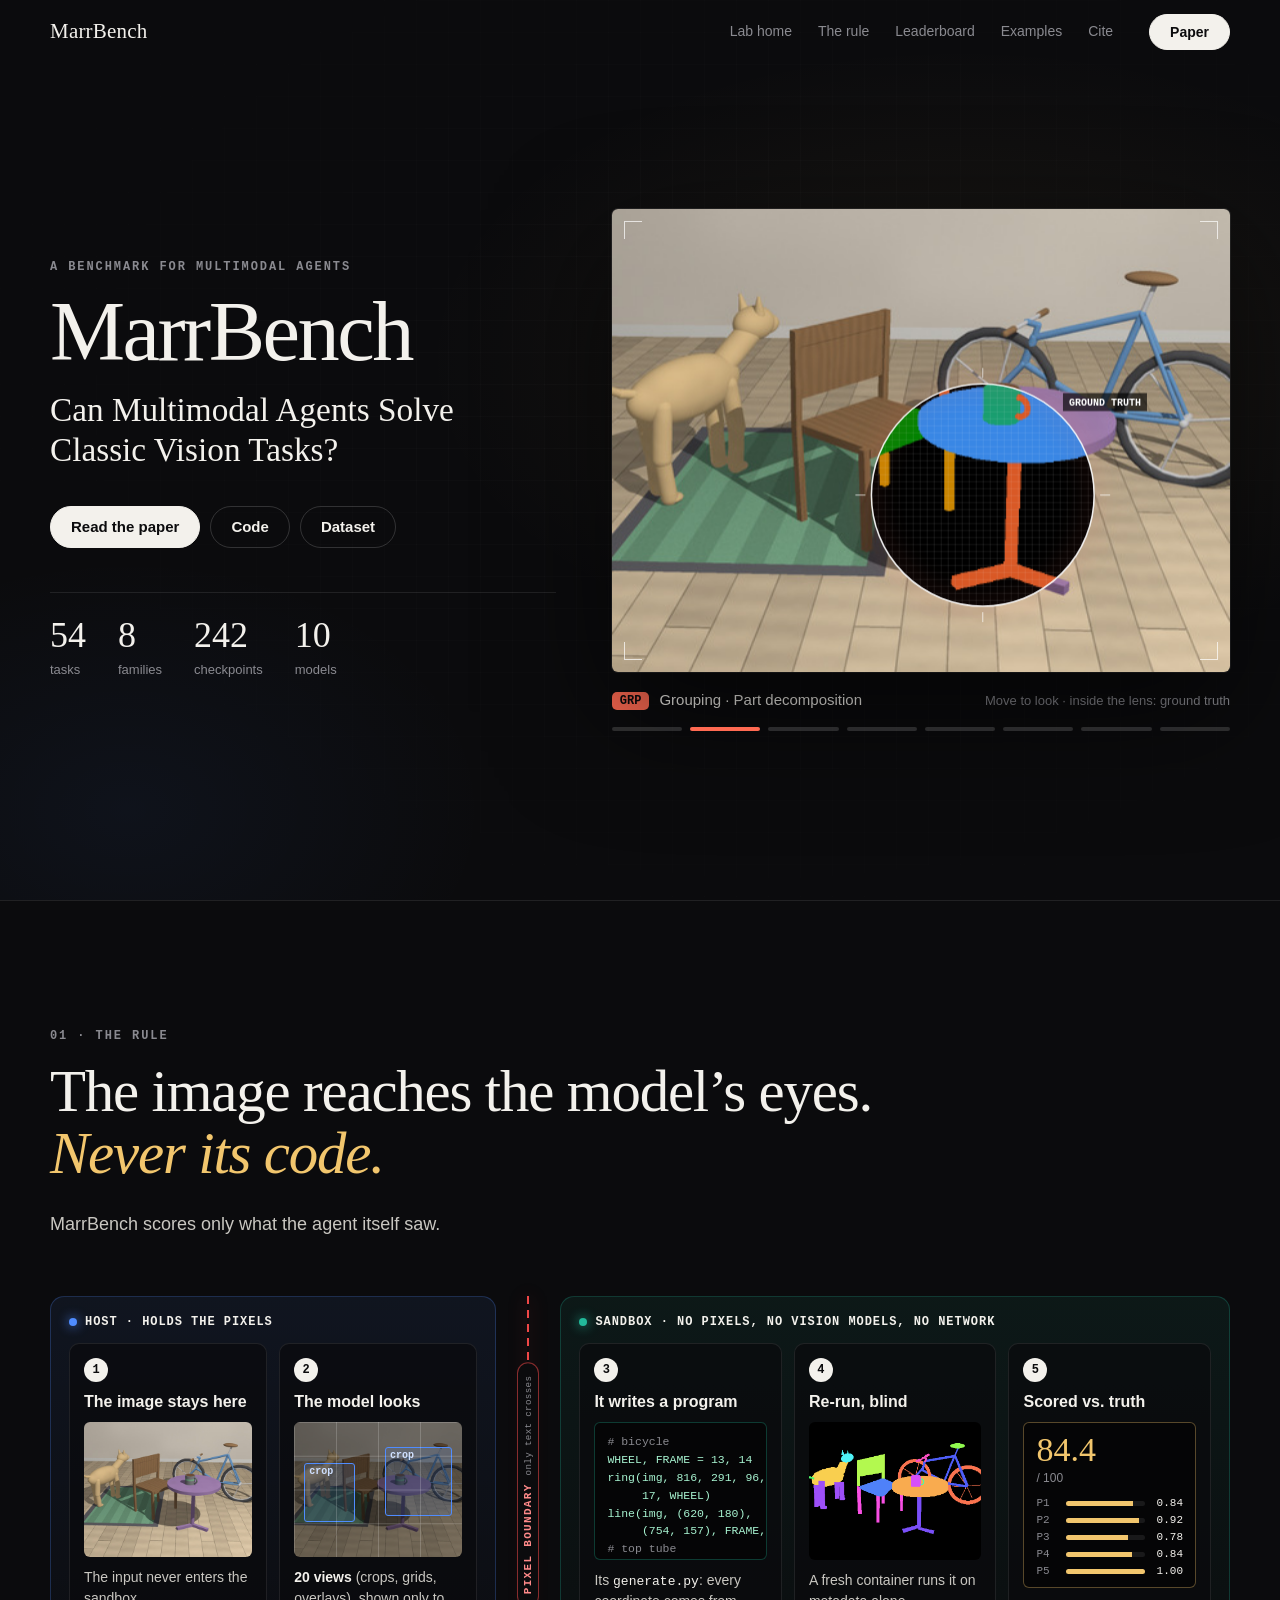
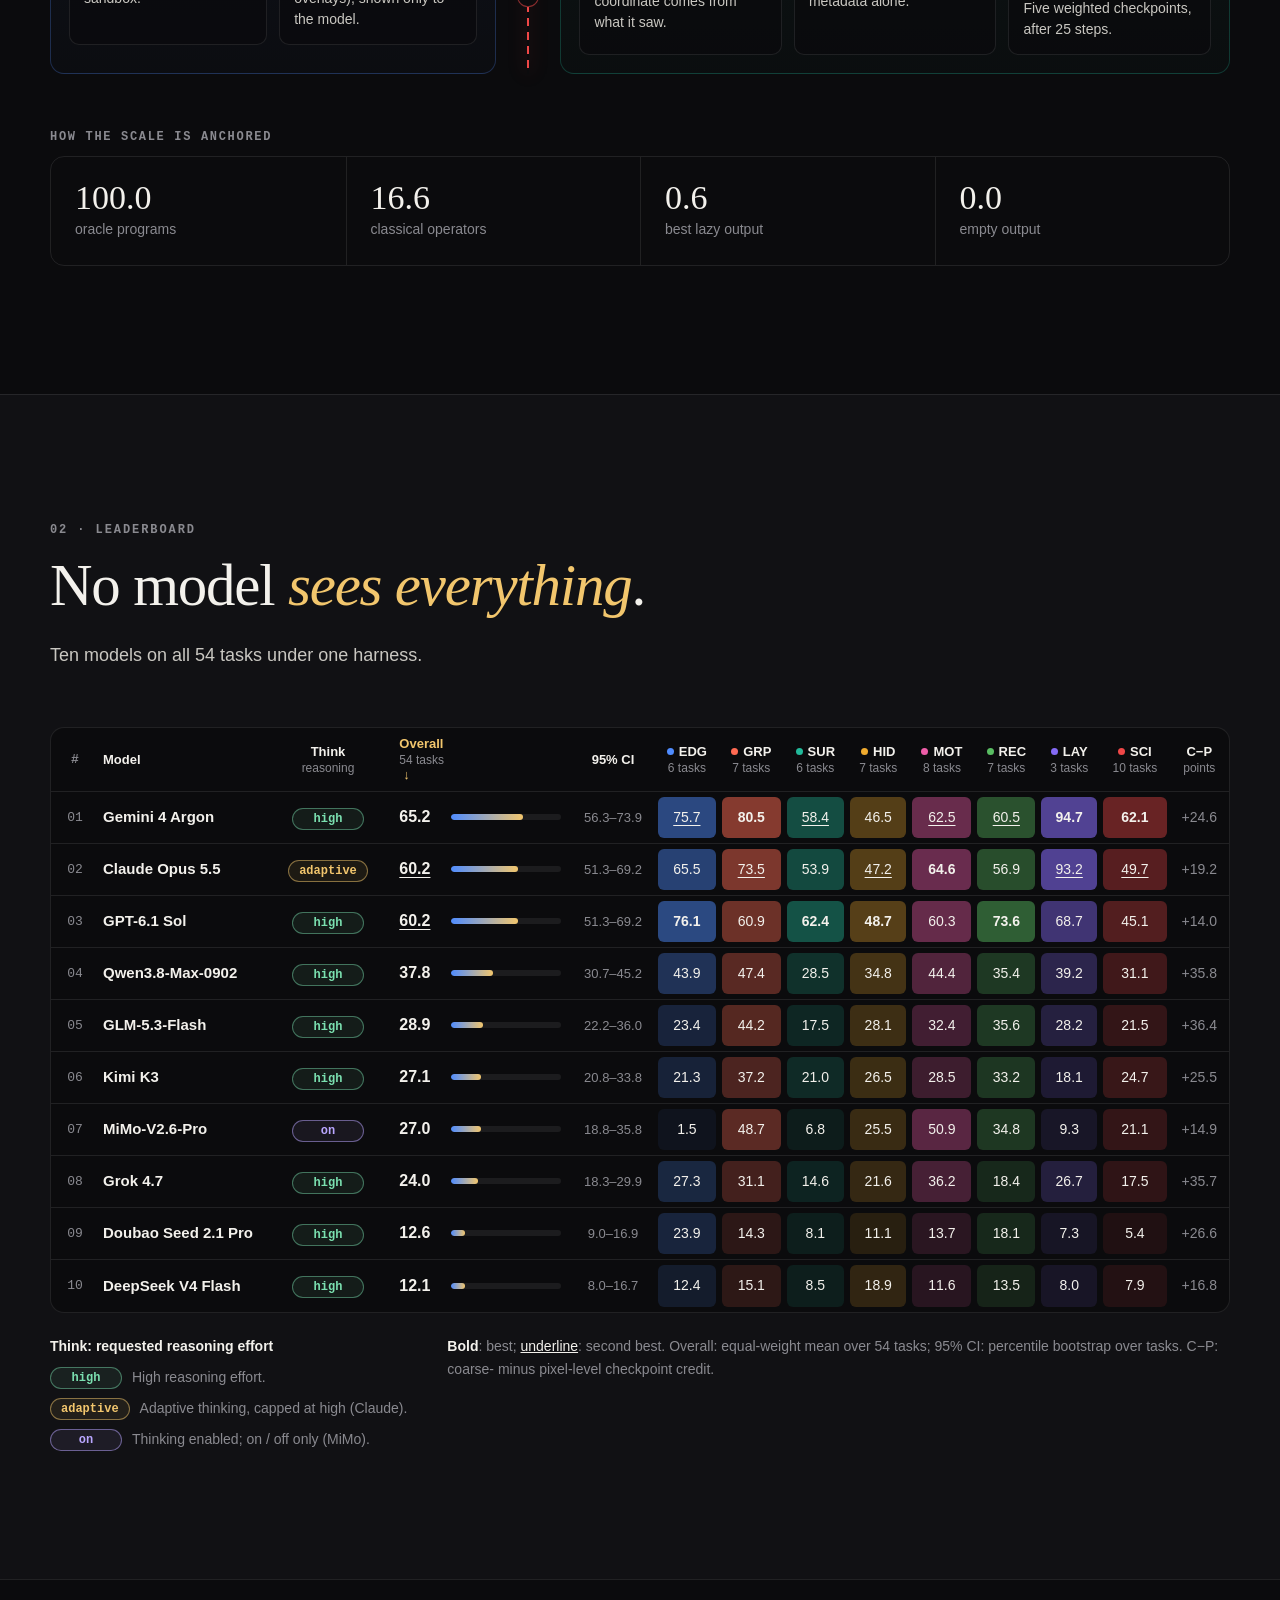
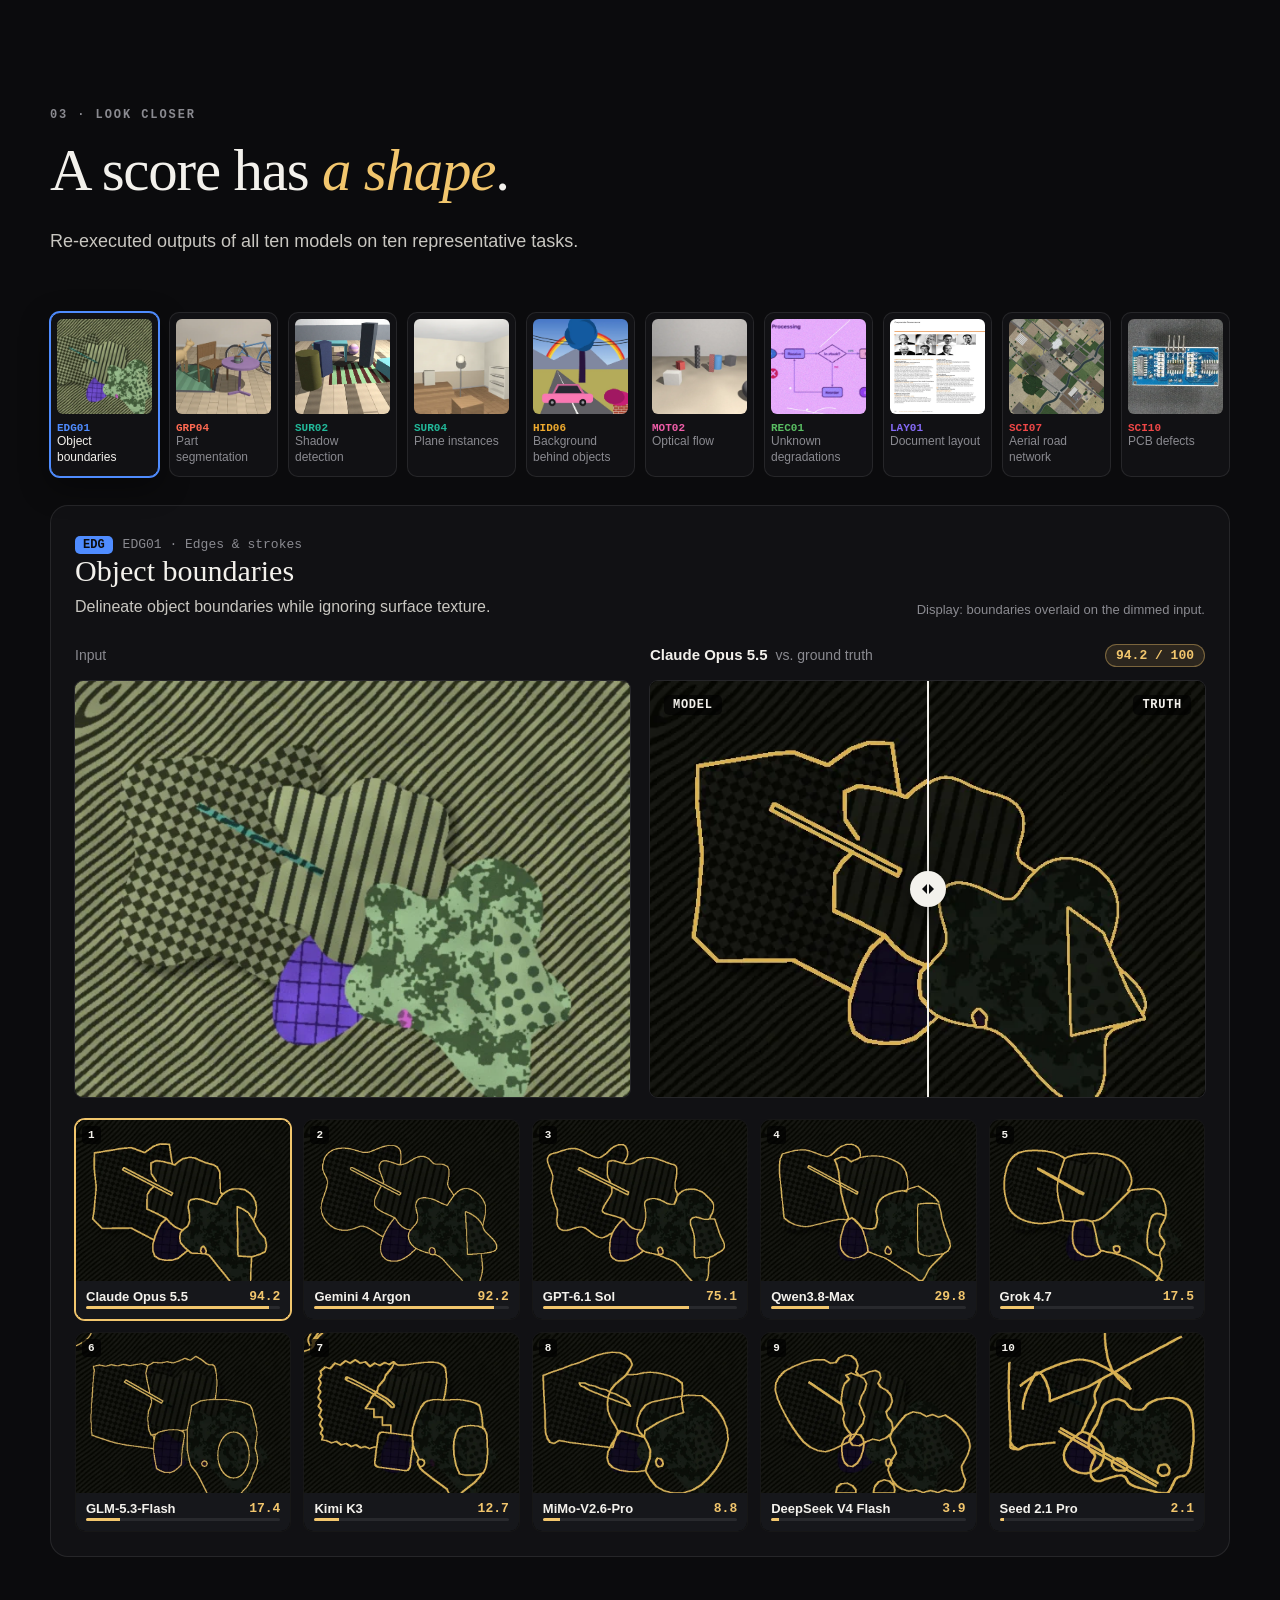
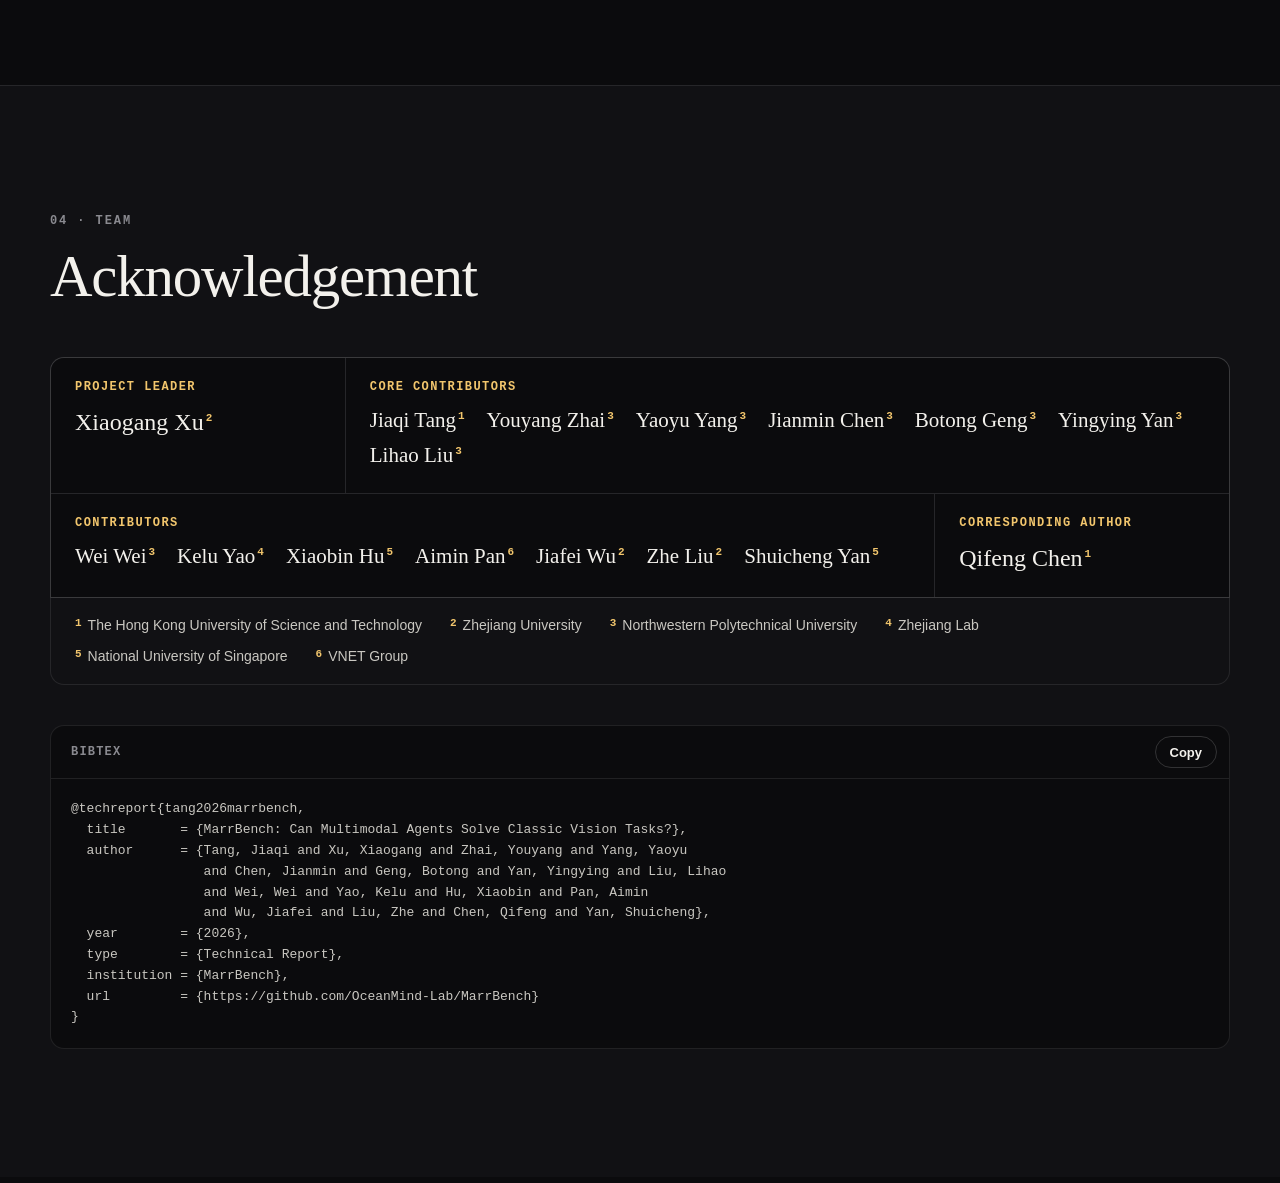
==== commit 23ad817d: "Replace paper with MarrBench technical report" ====
--- a/projects/marrbench/index.html
+++ b/projects/marrbench/index.html
@@ -38,7 +38,7 @@
         <a href="#examples">Examples</a>
         <a href="#citation">Cite</a>
       </nav>
-      <a class="pill pill-light" href="assets/MarrBench.pdf">Paper</a>
+      <a class="pill pill-light" href="assets/MarrBench_Report.pdf">Paper</a>
     </header>
 
     <main id="main">
@@ -49,7 +49,7 @@
           <h1>MarrBench</h1>
           <p class="tagline">Can Multimodal Agents Solve Classic Vision Tasks?</p>
           <div class="hero-actions">
-            <a class="pill pill-light" href="assets/MarrBench.pdf">Read the paper</a>
+            <a class="pill pill-light" href="assets/MarrBench_Report.pdf">Read the paper</a>
             <a class="pill" href="https://github.com/OceanMind-Lab/MarrBench" target="_blank" rel="noreferrer">Code</a>
             <a class="pill" href="https://huggingface.co/datasets/OceanMind-Lab/MarrBench" target="_blank" rel="noreferrer">Dataset</a>
           </div>
